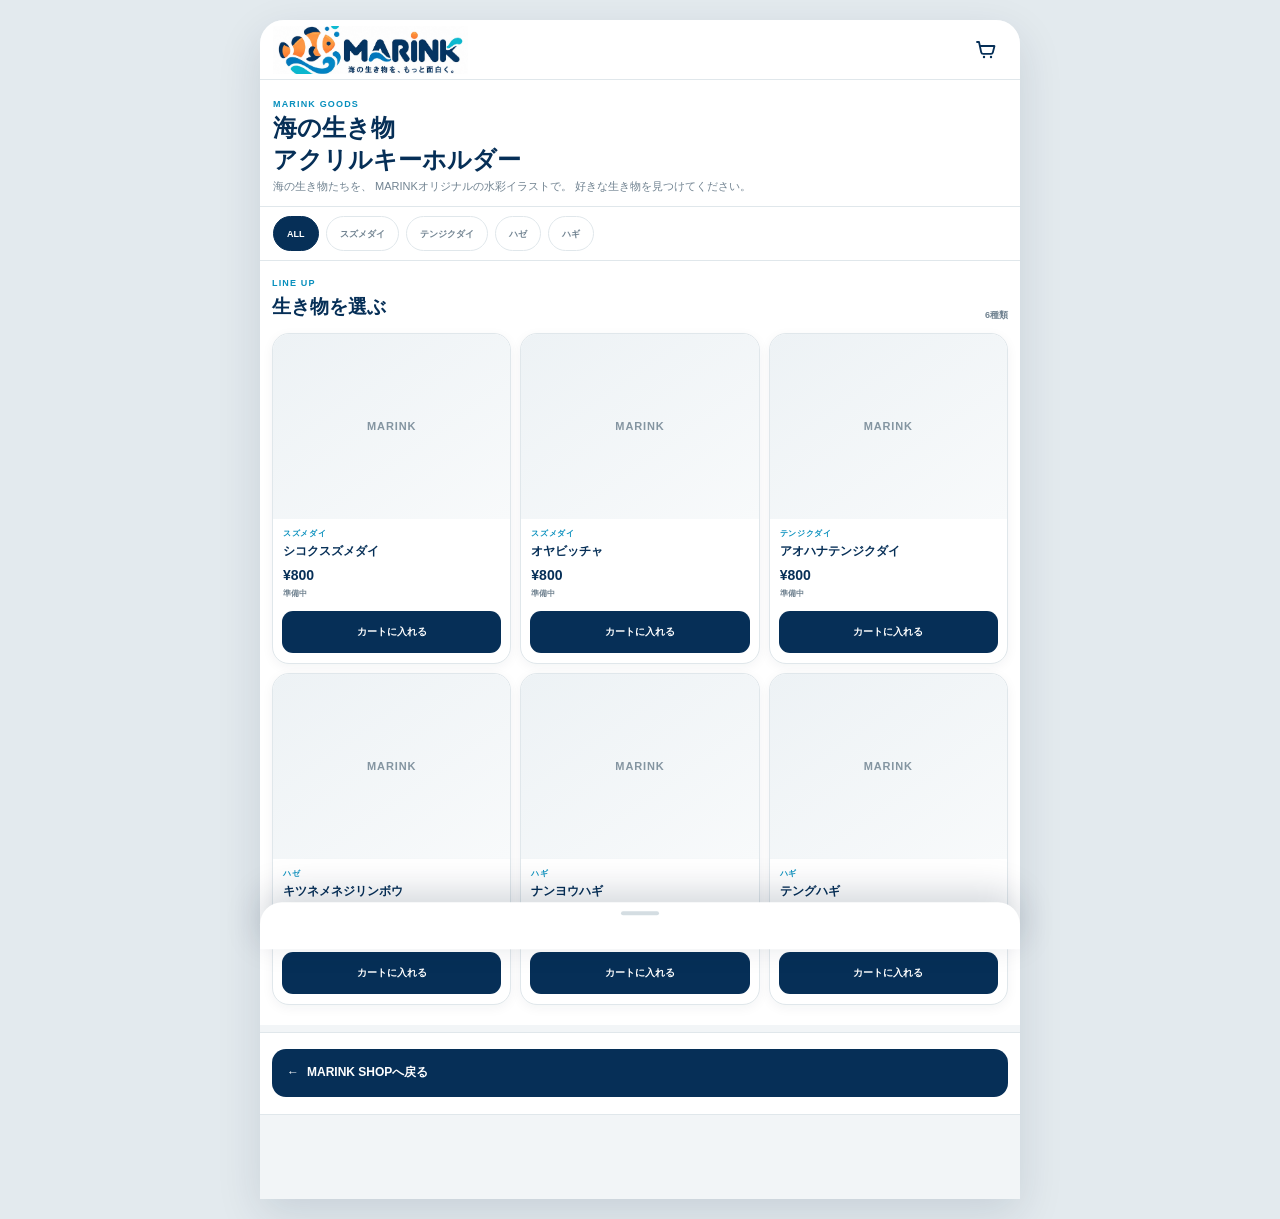
==== acrylic-keyholders.html @ a823f302 "Add files via upload" ====
<!DOCTYPE html>
<html lang="ja">

<head>

  <meta charset="UTF-8">

  <meta
    name="viewport"
    content="width=device-width, initial-scale=1.0, viewport-fit=cover"
  >

  <meta
    name="description"
    content="MARINK 海の生き物アクリルキーホルダー"
  >

  <meta
    name="theme-color"
    content="#062f57"
  >

  <title>
    海の生き物 アクリルキーホルダー｜MARINK
  </title>

  <link
    rel="stylesheet"
    href="style.css"
  >

</head>


<body>


  <!-- HEADER -->

 <header class="app-header">

  <a
    href="index.html"
    class="header-logo-link"
    aria-label="MARINK ホーム"
  >

    <img
      src="images/marink-logo-wide.png"
      alt="MARINK"
      class="header-logo"
    >

  </a>


  <div class="header-actions">

    <a
      href="cart.html"
      class="header-cart-button"
      aria-label="カートを見る"
    >

      <svg
        viewBox="0 0 24 24"
        aria-hidden="true"
      >

        <path
          d="M3 4h2l2.2 10.2a2 2 0 0 0 2 1.6h7.7a2 2 0 0 0 2-1.6L20.5 8H7"
          fill="none"
          stroke="currentColor"
          stroke-width="1.8"
          stroke-linecap="round"
          stroke-linejoin="round"
        ></path>

        <circle
          cx="10"
          cy="19"
          r="1.2"
          fill="currentColor"
        ></circle>

        <circle
          cx="17"
          cy="19"
          r="1.2"
          fill="currentColor"
        ></circle>

      </svg>


      <span
        class="cart-count-badge"
      ></span>

    </a>

  </div>

</header>



  <main class="app-main">


    <!-- PAGE TITLE -->

    <section class="shop-page-header">

      <span class="section-label">
        MARINK GOODS
      </span>

      <h1>
        海の生き物<br>
        アクリルキーホルダー
      </h1>

      <p>
        海の生き物たちを、
        MARINKオリジナルの水彩イラストで。
        好きな生き物を見つけてください。
      </p>

    </section>



    <!-- FILTER -->

    <section class="shop-filter">

      <div
        class="category-scroll"
        id="keyholderCategories"
      ></div>

    </section>



    <!-- PRODUCTS -->

    <section class="shop-products">

      <div class="shop-products-header">

        <div>

          <span class="section-label">
            LINE UP
          </span>

          <h2>
            生き物を選ぶ
          </h2>

        </div>


        <span
          class="product-count"
          id="keyholderCount"
        ></span>

      </div>


      <div
        class="shop-grid"
        id="keyholderGrid"
      ></div>

    </section>



    <!-- BACK -->

    <section class="app-section">

      <a
        href="index.html#shop"
        class="shop-back-button"
      >

        <span>
          ←
        </span>

        <span>
          MARINK SHOPへ戻る
        </span>

      </a>

    </section>


  </main>

<div
  class="cart-modal-overlay"
  id="cartModalOverlay"
></div>


<div
  class="cart-modal"
  id="cartModal"
>

  <div
    class="cart-modal-handle"
  ></div>

  <div
    id="cartModalContent"
  ></div>

</div>





 <script
  src="acrylic-keyholders-data.js"
></script>

<script
  src="cart-utils.js"
></script>

<script
  src="acrylic-keyholders.js"
></script>


</body>

</html>
---- style.css ----
/* =========================================================
   MARINK
   OFFICIAL APP-STYLE WEBSITE
   style.css
   Smartphone First
========================================================= */


/* =========================================================
   DESIGN TOKENS
========================================================= */

:root {
  --navy: #062f57;
  --navy-dark: #031f3a;
  --navy-light: #0a4775;

  --blue: #078fbd;
  --aqua: #19bfd1;

  --orange: #ff8a32;

  --white: #ffffff;

  --background: #f2f5f7;
  --background-dark: #e1e8ec;

  --text: #153249;
  --text-sub: #718391;
  --text-light: #98a7b1;

  --border: #e0e7eb;

  --radius-small: 12px;
  --radius-medium: 17px;
  --radius-large: 23px;

  --shadow-small:
    0 3px 12px rgba(2, 36, 64, 0.05);

  --shadow:
    0 6px 22px rgba(2, 36, 64, 0.08);

  --app-width: 760px;

  --header-height: 60px;
  --bottom-nav-height: 66px;
}


/* =========================================================
   RESET
========================================================= */

* {
  box-sizing: border-box;
  margin: 0;
  padding: 0;
}


html {
  scroll-behavior: smooth;

  scroll-padding-top:
    calc(var(--header-height) + 8px);
}


body {
  min-height: 100vh;

  font-family:
    -apple-system,
    BlinkMacSystemFont,
    "Helvetica Neue",
    "Hiragino Kaku Gothic ProN",
    "Hiragino Sans",
    "Yu Gothic",
    Meiryo,
    sans-serif;

  background: var(--background-dark);

  color: var(--text);

  line-height: 1.6;

  overflow-x: hidden;
}


a {
  color: inherit;
  text-decoration: none;
}


button {
  font: inherit;
}


img {
  display: block;
  max-width: 100%;
}


/* =========================================================
   APP CONTAINER
========================================================= */

.app-main {
  width: 100%;
  max-width: var(--app-width);

  min-height: 100vh;

  margin: 0 auto;

  padding:
    var(--header-height)
    0
    calc(
      var(--bottom-nav-height)
      + 18px
      + env(safe-area-inset-bottom)
    );

  background: var(--background);

  overflow: hidden;
}


/* =========================================================
   FIXED HEADER
========================================================= */

.app-header {
  position: fixed;

  z-index: 1000;

  top: 0;
  left: 50%;

  transform: translateX(-50%);

  width: 100%;
  max-width: var(--app-width);

  height: var(--header-height);

  padding:
    6px
    13px;

  display: flex;
  align-items: center;
  justify-content: space-between;

  background:
    rgba(255, 255, 255, 0.97);

  backdrop-filter: blur(14px);
  -webkit-backdrop-filter: blur(14px);

  border-bottom:
    1px solid var(--border);
}


/* =========================================================
   HEADER LOGO
========================================================= */

.header-logo-link {
  width: 205px;
  height: 48px;

  display: flex;
  align-items: center;

  overflow: hidden;
}


.header-logo {
  width: 195px;
  height: auto;

  object-fit: contain;
}


/* =========================================================
   MENU BUTTON
========================================================= */

.menu-button {
  width: 42px;
  height: 42px;

  flex-shrink: 0;

  border: 0;

  border-radius: 12px;

  background: transparent;

  display: flex;
  flex-direction: column;

  align-items: center;
  justify-content: center;

  gap: 5px;

  cursor: pointer;
}


.menu-button:active {
  background: #eef3f6;
}


.menu-button span {
  width: 22px;
  height: 2px;

  border-radius: 999px;

  background: var(--navy);
}


/* =========================================================
   DRAWER
========================================================= */

.drawer {
  position: fixed;

  z-index: 1200;

  top: 0;
  right: 0;

  width: min(84vw, 340px);
  height: 100dvh;

  padding:
    17px
    18px
    30px;

  background: var(--white);

  box-shadow:
    -12px 0 38px rgba(0, 27, 52, 0.16);

  transform: translateX(105%);

  transition:
    transform 0.28s ease;
}


.drawer.open {
  transform: translateX(0);
}


.drawer-top {
  min-height: 50px;

  display: flex;
  align-items: center;
  justify-content: space-between;

  color: var(--navy);
}


.drawer-top strong {
  font-size: 17px;
  font-weight: 800;

  letter-spacing: 0.08em;
}


.drawer-close {
  width: 40px;
  height: 40px;

  border: 0;

  border-radius: 50%;

  background: var(--background);

  color: var(--navy);

  font-size: 25px;
  line-height: 1;

  cursor: pointer;
}


.drawer > a {
  min-height: 64px;

  padding:
    10px
    5px;

  display: flex;
  flex-direction: column;

  justify-content: center;

  border-bottom:
    1px solid var(--border);
}


.drawer > a strong {
  color: var(--navy);

  font-size: 15px;
  font-weight: 800;
}


.drawer > a span {
  margin-top: 1px;

  color: var(--text-sub);

  font-size: 10px;
  font-weight: 600;
}


.drawer-overlay {
  position: fixed;

  z-index: 1100;

  inset: 0;

  background:
    rgba(0, 21, 42, 0.38);

  opacity: 0;

  pointer-events: none;

  transition:
    opacity 0.25s ease;
}


.drawer-overlay.show {
  opacity: 1;

  pointer-events: auto;
}


/* =========================================================
   HOME
========================================================= */

.home {
  padding:
    10px
    11px
    5px;
}


.home-card {
  padding:
    10px
    11px
    12px;

  border:
    1px solid #dcebef;

  border-radius: var(--radius-large);

  background:
    linear-gradient(
      145deg,
      #ffffff 0%,
      #f5fbfd 48%,
      #e9f6f9 100%
    );

  box-shadow: var(--shadow);
}


/* =========================================================
   LARGE HOME LOGO
========================================================= */

.home-logo {
  width: 94%;
  max-width: 560px;

  height: auto;

  margin:
    2px
    auto
    7px;

  object-fit: contain;
}


.home-copy {
  margin-bottom: 10px;

  text-align: center;

  color: #5c7283;

  font-size: 12px;
  font-weight: 700;

  letter-spacing: 0.05em;
}


/* =========================================================
   QUICK MENU
========================================================= */

.quick-menu {
  display: grid;

  grid-template-columns:
    repeat(3, minmax(0, 1fr));

  gap: 7px;
}


.quick-button {
  min-width: 0;
  min-height: 66px;

  padding:
    8px
    3px;

  display: flex;
  flex-direction: column;

  align-items: center;
  justify-content: center;

  gap: 3px;

  border:
    1px solid var(--border);

  border-radius: 15px;

  background: var(--white);

  text-align: center;

  box-shadow:
    0 2px 7px rgba(0, 35, 60, 0.03);

  transition:
    transform 0.15s ease,
    background 0.15s ease;
}


.quick-button:active {
  transform: scale(0.96);
}


.quick-shop {
  border-color: var(--navy);

  background: var(--navy);

  color: var(--white);
}


.quick-symbol {
  max-width: 100%;

  overflow: hidden;

  font-size: 10px;
  font-weight: 800;

  white-space: nowrap;
  text-overflow: ellipsis;
}


.quick-button > span:last-child {
  color: var(--text-sub);

  font-size: 8px;
  font-weight: 700;

  white-space: nowrap;
}


.quick-shop > span:last-child {
  color:
    rgba(255, 255, 255, 0.72);
}


/* =========================================================
   COMMON SECTION
========================================================= */

.app-section {
  margin-top: 7px;

  padding:
    16px
    12px
    17px;

  background: var(--white);

  border-top:
    1px solid var(--border);

  border-bottom:
    1px solid var(--border);
}


.section-title-row {
  display: flex;

  align-items: flex-end;
  justify-content: space-between;

  gap: 10px;
}


.section-label {
  display: block;

  margin-bottom: 1px;

  color: var(--blue);

  font-size: 9px;
  font-weight: 800;

  letter-spacing: 0.13em;
}


.section-title-row h2 {
  color: var(--navy);

  font-size: 20px;
  font-weight: 800;

  line-height: 1.3;
}


.section-description {
  margin:
    4px
    0
    11px;

  color: var(--text-sub);

  font-size: 11px;

  line-height: 1.5;
}


.more-link {
  min-height: 34px;

  padding-left: 8px;

  display: flex;
  align-items: center;

  color: var(--text-sub);

  font-size: 10px;
  font-weight: 700;

  white-space: nowrap;
}


/* =========================================================
   HORIZONTAL SWIPE
========================================================= */

.horizontal-scroll {
  margin-right: -12px;

  padding:
    3px
    12px
    6px
    0;

  display: flex;

  gap: 9px;

  overflow-x: auto;

  scroll-snap-type: x mandatory;

  overscroll-behavior-x: contain;

  -webkit-overflow-scrolling: touch;

  scrollbar-width: none;
}


.horizontal-scroll::-webkit-scrollbar {
  display: none;
}


.horizontal-scroll > * {
  scroll-snap-align: start;
}


/* =========================================================
   PRODUCT CARD
========================================================= */

.product-card {
  flex:
    0
    0
    min(63vw, 220px);

  overflow: hidden;

  border:
    1px solid var(--border);

  border-radius: var(--radius-medium);

  background: var(--white);

  box-shadow: var(--shadow-small);

  transition:
    transform 0.15s ease;
}


.product-card:active {
  transform: scale(0.98);
}


.product-image {
  width: 100%;

  aspect-ratio: 1 / 0.78;

  overflow: hidden;

  display: grid;
  place-items: center;

  background:
    linear-gradient(
      145deg,
      #edf2f5,
      #f8fafb
    );
}


.product-image img {
  width: 100%;
  height: 100%;

  object-fit: cover;
}


.product-placeholder {
  color: #8495a1;

  font-size: 11px;
  font-weight: 800;

  letter-spacing: 0.08em;
}


.product-content {
  padding:
    9px
    10px
    11px;
}


.product-category {
  color: var(--blue);

  font-size: 8px;
  font-weight: 800;

  letter-spacing: 0.08em;
}


.product-title {
  margin-top: 2px;

  color: var(--navy);

  font-size: 13px;
  font-weight: 800;

  line-height: 1.35;
}


.product-price {
  margin-top: 5px;

  color: var(--navy);

  font-size: 15px;
  font-weight: 800;
}


.product-status {
  margin-top: 1px;

  color: var(--text-sub);

  font-size: 8px;
  font-weight: 700;
}


/* =========================================================
   PICK UP
========================================================= */

.pickup-scroll {
  margin-top: 8px;
}


.pickup-card {
  flex:
    0
    0
    86%;

  overflow: hidden;

  border-radius: 18px;

  background: var(--navy);

  color: var(--white);

  box-shadow: var(--shadow);
}


.pickup-card:active {
  transform: scale(0.99);
}


.pickup-image {
  width: 100%;

  aspect-ratio: 16 / 7.2;

  overflow: hidden;

  background:
    linear-gradient(
      135deg,
      var(--navy),
      var(--blue)
    );
}


.pickup-image img {
  width: 100%;
  height: 100%;

  object-fit: cover;
}


.pickup-content {
  padding:
    11px
    12px
    13px;
}


.pickup-category {
  color: var(--aqua);

  font-size: 8px;
  font-weight: 800;

  letter-spacing: 0.08em;
}


.pickup-title {
  margin-top: 2px;

  color: var(--white);

  font-size: 16px;
  font-weight: 800;
}


.pickup-description {
  margin-top: 3px;

  color:
    rgba(255, 255, 255, 0.72);

  font-size: 10px;

  line-height: 1.55;
}


/* =========================================================
   SLIDE DOTS
========================================================= */

.slide-dots {
  min-height: 12px;

  margin-top: 5px;

  display: flex;
  justify-content: center;

  gap: 5px;
}


.slide-dot {
  width: 5px;
  height: 5px;

  border-radius: 999px;

  background: #cbd5db;

  transition:
    width 0.2s ease,
    background 0.2s ease;
}


.slide-dot.active {
  width: 16px;

  background: var(--navy);
}


/* =========================================================
   PROJECTS
========================================================= */

.projects-grid {
  display: grid;

  grid-template-columns:
    repeat(2, minmax(0, 1fr));

  gap: 8px;
}


.project-card {
  position: relative;

  min-height: 140px;

  padding: 11px;

  display: flex;
  align-items: flex-end;

  overflow: hidden;

  border-radius: var(--radius-medium);

  background:
    linear-gradient(
      145deg,
      var(--navy),
      var(--navy-light)
    );

  color: var(--white);

  box-shadow: var(--shadow-small);

  transition:
    transform 0.15s ease;
}


.project-card:active {
  transform: scale(0.97);
}


.project-image {
  position: absolute;

  inset: 0;

  width: 100%;
  height: 100%;

  object-fit: cover;
}


.project-card::after {
  content: "";

  position: absolute;

  inset: 0;

  background:
    linear-gradient(
      to top,
      rgba(2, 28, 52, 0.96) 0%,
      rgba(2, 28, 52, 0.55) 38%,
      rgba(2, 28, 52, 0.03) 78%
    );
}


.project-text {
  position: relative;

  z-index: 2;

  min-width: 0;
}


.project-category {
  color:
    rgba(255, 255, 255, 0.65);

  font-size: 7px;
  font-weight: 700;

  letter-spacing: 0.08em;
}


.project-title {
  margin-top: 2px;

  color: var(--white);

  font-size: 13px;
  font-weight: 800;

  line-height: 1.25;

  overflow-wrap: anywhere;
}


/* =========================================================
   NEWS
========================================================= */

.news-list {
  margin-top: 5px;
}


.news-item {
  padding:
    10px
    1px;

  display: block;

  border-bottom:
    1px solid var(--border);
}


.news-item:last-child {
  border-bottom: 0;
}


.news-meta {
  display: flex;
  align-items: center;

  flex-wrap: wrap;

  gap: 6px;
}


.news-date {
  color: var(--text-sub);

  font-size: 9px;
}


.news-category {
  color: var(--blue);

  font-size: 8px;
  font-weight: 800;
}


.news-new {
  padding:
    1px
    5px;

  border-radius: 999px;

  background: var(--orange);

  color: var(--white);

  font-size: 7px;
  font-weight: 800;
}


.news-title {
  margin-top: 3px;

  color: var(--text);

  font-size: 12px;
  font-weight: 700;

  line-height: 1.45;
}


/* =========================================================
   ABOUT
========================================================= */

.about-area {
  margin-top: 7px;

  padding:
    13px
    12px;

  background: var(--white);

  border-top:
    1px solid var(--border);

  border-bottom:
    1px solid var(--border);
}


.about-card {
  padding:
    19px
    16px;

  border-radius: 20px;

  background:
    linear-gradient(
      145deg,
      var(--navy),
      #084c7d
    );

  color: var(--white);

  box-shadow: var(--shadow);
}


.about-label {
  color: var(--aqua);

  font-size: 9px;
  font-weight: 800;

  letter-spacing: 0.12em;
}


.about-card h2 {
  margin-top: 3px;

  color: var(--white);

  font-size: 21px;
  font-weight: 800;

  line-height: 1.4;
}


.about-card p {
  margin-top: 10px;

  color:
    rgba(255, 255, 255, 0.75);

  font-size: 11px;

  line-height: 1.75;
}


.about-button {
  min-height: 39px;

  margin-top: 14px;

  padding:
    0
    11px;

  display: flex;
  align-items: center;
  justify-content: space-between;

  border:
    1px solid
    rgba(255, 255, 255, 0.30);

  border-radius: 12px;

  color: var(--white);

  font-size: 11px;
  font-weight: 700;
}


/* =========================================================
   INSTAGRAM
========================================================= */

.instagram-card {
  min-height: 63px;

  margin-top: 9px;

  padding:
    9px
    10px;

  display: flex;
  align-items: center;

  gap: 10px;

  border:
    1px solid var(--border);

  border-radius: 16px;

  background: var(--white);

  box-shadow:
    0 2px 8px rgba(0, 35, 60, 0.03);
}


.instagram-icon {
  width: 42px;
  height: 42px;

  flex-shrink: 0;

  display: grid;
  place-items: center;

  border-radius: 12px;

  background:
    linear-gradient(
      135deg,
      #6f4bd4,
      #e34a7d,
      #f3a32f
    );

  color: var(--white);

  font-size: 21px;
}


.instagram-info {
  flex: 1;

  min-width: 0;

  display: flex;
  flex-direction: column;
}


.instagram-info strong {
  overflow: hidden;

  color: var(--navy);

  font-size: 12px;

  white-space: nowrap;
  text-overflow: ellipsis;
}


.instagram-info span {
  color: var(--text-sub);

  font-size: 9px;
}


.instagram-next {
  color: var(--blue);

  font-size: 24px;
}


/* =========================================================
   FOOTER
========================================================= */

.app-footer {
  padding:
    23px
    15px
    30px;

  background: var(--navy-dark);

  color: var(--white);
}


.footer-logo {
  width: 220px;
  max-width: 72%;

  height: auto;

  margin-bottom: 6px;

  object-fit: contain;
}


.app-footer p {
  color:
    rgba(255, 255, 255, 0.60);

  font-size: 9px;
}


.app-footer small {
  display: block;

  margin-top: 17px;

  color:
    rgba(255, 255, 255, 0.35);

  font-size: 8px;
}


/* =========================================================
   BOTTOM APP NAVIGATION
========================================================= */

.bottom-nav {
  position: fixed;

  z-index: 1000;

  left: 50%;
  bottom: 0;

  transform:
    translateX(-50%);

  width: 100%;
  max-width: var(--app-width);

  min-height: var(--bottom-nav-height);

  padding-bottom:
    env(safe-area-inset-bottom);

  display: grid;

  grid-template-columns:
    repeat(5, 1fr);

  background:
    rgba(255, 255, 255, 0.97);

  backdrop-filter: blur(15px);
  -webkit-backdrop-filter: blur(15px);

  border-top:
    1px solid var(--border);

  box-shadow:
    0 -4px 16px rgba(0, 30, 55, 0.07);
}


.bottom-nav-item {
  position: relative;

  min-width: 0;
  min-height: 64px;

  display: flex;
  flex-direction: column;

  align-items: center;
  justify-content: center;

  gap: 2px;

  color: #8898a3;

  font-size: 7px;
  font-weight: 700;
}


.bottom-nav-item strong {
  height: 21px;

  display: grid;
  place-items: center;

  font-size: 17px;

  line-height: 1;
}


.bottom-nav-item span {
  max-width: 100%;

  overflow: hidden;

  white-space: nowrap;
  text-overflow: ellipsis;
}


.bottom-nav-item.active {
  color: var(--navy);
}


.bottom-nav-item.active::before {
  content: "";

  position: absolute;

  top: 0;

  width: 26px;
  height: 3px;

  border-radius:
    0
    0
    4px
    4px;

  background: var(--aqua);
}


/* =========================================================
   SHOP PAGE HEADER
========================================================= */

.shop-page-header {
  padding:
    17px
    13px
    12px;

  background: var(--white);

  border-bottom:
    1px solid var(--border);
}


.shop-page-header h1 {
  margin-top: 1px;

  color: var(--navy);

  font-size: 24px;
  font-weight: 800;

  line-height: 1.3;
}


.shop-page-header p {
  margin-top: 3px;

  color: var(--text-sub);

  font-size: 11px;

  line-height: 1.5;
}


/* =========================================================
   SHOP FILTER
========================================================= */

.shop-filter {
  padding:
    9px
    0
    9px
    13px;

  background: var(--white);

  border-bottom:
    1px solid var(--border);

  position: sticky;

  top: var(--header-height);

  z-index: 50;
}


.category-scroll {
  display: flex;

  gap: 7px;

  padding-right: 13px;

  overflow-x: auto;

  -webkit-overflow-scrolling: touch;

  scrollbar-width: none;
}


.category-scroll::-webkit-scrollbar {
  display: none;
}


.category-button {
  min-height: 35px;

  padding:
    0
    13px;

  flex-shrink: 0;

  border:
    1px solid var(--border);

  border-radius: 999px;

  background: var(--white);

  color: var(--text-sub);

  font-size: 9px;
  font-weight: 800;

  cursor: pointer;

  transition:
    background 0.15s ease,
    border-color 0.15s ease,
    color 0.15s ease;
}


.category-button.active {
  border-color: var(--navy);

  background: var(--navy);

  color: var(--white);
}


/* =========================================================
   SHOP PRODUCT AREA
========================================================= */

.shop-products {
  padding:
    15px
    12px
    20px;

  background: var(--white);
}


.shop-products-header {
  margin-bottom: 11px;

  display: flex;

  align-items: flex-end;
  justify-content: space-between;

  gap: 10px;
}


.shop-products-header h2 {
  margin-top: 1px;

  color: var(--navy);

  font-size: 19px;
  font-weight: 800;
}


.product-count {
  color: var(--text-sub);

  font-size: 9px;
  font-weight: 700;
}


/* =========================================================
   SHOP GRID
========================================================= */

.shop-grid {
  display: grid;

  grid-template-columns:
    repeat(2, minmax(0, 1fr));

  gap: 9px;
}


.shop-grid .product-card {
  width: 100%;
  min-width: 0;

  flex: none;
}


.shop-grid .product-title {
  font-size: 12px;
}


.shop-grid .product-price {
  font-size: 14px;
}


/* =========================================================
   EMPTY SHOP
========================================================= */

.shop-empty {
  padding:
    42px
    10px;

  text-align: center;

  color: var(--text-sub);

  font-size: 11px;
}


/* =========================================================
   REVEAL ANIMATION
========================================================= */

.reveal {
  opacity: 0;

  transform:
    translateY(10px);

  transition:
    opacity 0.38s ease,
    transform 0.38s ease;
}


.reveal.visible {
  opacity: 1;

  transform:
    translateY(0);
}


/* =========================================================
   TOUCH / HOVER
========================================================= */

@media (hover: hover) {

  .product-card:hover {
    transform: translateY(-2px);
  }


  .project-card:hover {
    transform: translateY(-2px);
  }


  .quick-button:hover {
    border-color: #c5d4dc;
  }


  .quick-shop:hover {
    border-color: var(--navy);

    background: var(--navy-light);
  }

}


/* =========================================================
   SMALL SMARTPHONE
========================================================= */

@media (max-width: 360px) {

  .header-logo-link {
    width: 175px;
  }


  .header-logo {
    width: 168px;
  }


  .home-logo {
    width: 97%;
  }


  .home {
    padding-left: 8px;
    padding-right: 8px;
  }


  .home-card {
    padding-left: 8px;
    padding-right: 8px;
  }


  .quick-menu {
    gap: 5px;
  }


  .quick-button {
    min-height: 63px;

    padding-left: 2px;
    padding-right: 2px;
  }


  .quick-symbol {
    font-size: 9px;
  }


  .quick-button > span:last-child {
    font-size: 7px;
  }


  .app-section {
    padding-left: 10px;
    padding-right: 10px;
  }


  .projects-grid {
    gap: 7px;
  }


  .project-card {
    min-height: 130px;
  }

}


/* =========================================================
   TABLET / PC
========================================================= */

@media (min-width: 761px) {

  body {
    padding:
      20px
      0;

    background:
      #e3eaee;
  }


  .app-main {
    border-radius:
      24px
      24px
      0
      0;

    box-shadow:
      0 15px 45px rgba(0, 35, 65, 0.12);
  }


  .app-header {
    top: 20px;

    border-radius:
      24px
      24px
      0
      0;
  }


  .bottom-nav {
    bottom: 20px;

    width:
      min(
        730px,
        calc(100% - 30px)
      );

    border:
      1px solid var(--border);

    border-radius: 17px;

    overflow: hidden;
  }


  .home {
    padding-top: 14px;
  }


  .home-card {
    max-width: 680px;

    margin:
      0
      auto;
  }


  .home-logo {
    max-width: 520px;
  }


  .product-card {
    flex-basis: 220px;
  }


  .pickup-card {
    flex-basis: 430px;
  }


  .projects-grid {
    grid-template-columns:
      repeat(4, minmax(0, 1fr));
  }


  .project-card {
    min-height: 190px;
  }


  .shop-grid {
    grid-template-columns:
      repeat(3, minmax(0, 1fr));
  }

}


/* =========================================================
   REDUCED MOTION
========================================================= */

@media (prefers-reduced-motion: reduce) {

  html {
    scroll-behavior: auto;
  }


  *,
  *::before,
  *::after {
    animation: none !important;
    transition: none !important;
  }

}



/* =========================================================
   ACRYLIC KEYHOLDER SHOP
========================================================= */

.shop-back-button {
  min-height: 48px;

  padding:
    0
    15px;

  display: flex;
  align-items: center;

  gap: 8px;

  border-radius: 14px;

  background: var(--navy);

  color: var(--white);

  font-size: 12px;
  font-weight: 800;
}


/* =========================================================
   PRODUCT DETAIL
========================================================= */

.product-detail {
  padding:
    18px
    12px
    35px;

  background: var(--white);
}


.detail-back-link {
  min-height: 40px;

  margin-bottom: 10px;

  display: inline-flex;
  align-items: center;

  color: var(--text-sub);

  font-size: 11px;
  font-weight: 700;
}


.detail-image {
  width: 100%;

  aspect-ratio: 1 / 1;

  overflow: hidden;

  border:
    1px solid var(--border);

  border-radius:
    var(--radius-large);

  background:
    #eef3f6;
}


.detail-image img {
  width: 100%;
  height: 100%;

  object-fit: cover;
}


.detail-info {
  padding:
    17px
    3px
    5px;
}


.detail-info h1 {
  margin-top: 3px;

  color: var(--navy);

  font-size: 25px;
  font-weight: 800;

  line-height: 1.35;
}


.detail-price {
  margin-top: 12px;

  color: var(--navy);

  font-size: 22px;
  font-weight: 800;
}


.detail-status {
  display: inline-block;

  margin-top: 4px;

  color: var(--text-sub);

  font-size: 9px;
  font-weight: 800;
}


.detail-description {
  margin-top: 18px;

  color: var(--text-sub);

  font-size: 12px;

  line-height: 1.8;
}


.buy-button {
  width: 100%;

  min-height: 54px;

  margin-top: 22px;

  display: flex;
  align-items: center;
  justify-content: center;

  border-radius: 15px;

  background: var(--navy);

  color: var(--white);

  font-size: 14px;
  font-weight: 800;

  box-shadow: var(--shadow);
}


.buy-button.disabled {
  background: #b8c4cc;

  box-shadow: none;

  cursor: default;
}


.product-not-found {
  min-height: 60vh;

  display: flex;
  flex-direction: column;
  align-items: center;
  justify-content: center;

  gap: 20px;

  text-align: center;
}


.product-not-found h1 {
  color: var(--navy);

  font-size: 20px;
}

/* =========================================================
   CART BUTTON
========================================================= */

.shop-product-card {
  display: flex;
  flex-direction: column;
}


.product-detail-link {
  display: block;
  flex: 1;
}


.card-cart-button {
  min-height: 42px;

  margin:
    0
    9px
    10px;

  border: 0;

  border-radius: 11px;

  background: var(--navy);

  color: var(--white);

  font-size: 10px;
  font-weight: 800;

  cursor: pointer;
}


.card-cart-button:active {
  transform: scale(0.97);
}


/* =========================================================
   CART OPTION MODAL
========================================================= */

.cart-modal-overlay {
  position: fixed;

  z-index: 2000;

  inset: 0;

  background:
    rgba(0, 20, 40, 0.45);

  opacity: 0;

  pointer-events: none;

  transition:
    opacity 0.2s ease;
}


.cart-modal-overlay.show {
  opacity: 1;

  pointer-events: auto;
}


.cart-modal {
  position: fixed;

  z-index: 2100;

  left: 50%;
  bottom: 0;

  transform:
    translate(
      -50%,
      105%
    );

  width: 100%;
  max-width: var(--app-width);

  max-height: 88dvh;

  padding:
    9px
    15px
    calc(
      22px +
      env(safe-area-inset-bottom)
    );

  overflow-y: auto;

  border-radius:
    22px
    22px
    0
    0;

  background: var(--white);

  box-shadow:
    0 -10px 35px
    rgba(0, 30, 55, 0.18);

  transition:
    transform 0.25s ease;
}


.cart-modal.show {
  transform:
    translate(
      -50%,
      0
    );
}


.cart-modal-handle {
  width: 38px;
  height: 4px;

  margin:
    0
    auto
    12px;

  border-radius: 999px;

  background: #d4dde2;
}


.cart-modal-header {
  display: flex;

  align-items: flex-start;
  justify-content: space-between;

  gap: 15px;
}


.cart-modal-header h2 {
  margin-top: 2px;

  color: var(--navy);

  font-size: 20px;
  font-weight: 800;
}


.cart-modal-close {
  width: 38px;
  height: 38px;

  flex-shrink: 0;

  border: 0;

  border-radius: 50%;

  background: var(--background);

  color: var(--navy);

  font-size: 23px;

  cursor: pointer;
}


.modal-base-price {
  margin-top: 8px;

  color: var(--navy);

  font-size: 20px;
  font-weight: 800;
}


/* =========================================================
   OPTIONS
========================================================= */

.product-options {
  margin-top: 20px;
}


.option-heading {
  margin-bottom: 8px;

  color: var(--navy);

  font-size: 12px;
  font-weight: 800;
}


.option-box {
  padding: 13px;

  border:
    1px solid var(--border);

  border-radius: 14px;

  background: #f9fbfc;
}


.option-check-row {
  display: flex;

  align-items: center;

  gap: 9px;

  color: var(--text);

  font-size: 11px;
  font-weight: 700;

  cursor: pointer;
}


.option-check-row input {
  width: 18px;
  height: 18px;

  accent-color:
    var(--navy);
}


.option-check-row strong {
  margin-left: 5px;

  color: var(--blue);

  font-size: 10px;
}


.option-text-input {
  width: 100%;

  min-height: 45px;

  margin-top: 10px;

  padding:
    0
    12px;

  border:
    1px solid var(--border);

  border-radius: 11px;

  background: var(--white);

  color: var(--text);

  font: inherit;

  font-size: 12px;
}


.option-text-input:disabled {
  opacity: 0.45;
}


/* =========================================================
   QUANTITY
========================================================= */

.quantity-area {
  margin-top: 18px;

  display: flex;

  align-items: center;
  justify-content: space-between;

  gap: 12px;

  color: var(--navy);

  font-size: 12px;
  font-weight: 800;
}


.quantity-control {
  display: flex;

  align-items: center;

  border:
    1px solid var(--border);

  border-radius: 11px;

  overflow: hidden;

  background: var(--white);
}


.quantity-control button {
  width: 38px;
  height: 36px;

  border: 0;

  background: var(--white);

  color: var(--navy);

  font-size: 17px;

  cursor: pointer;
}


.quantity-control span {
  min-width: 34px;

  text-align: center;

  color: var(--navy);

  font-size: 12px;
  font-weight: 800;
}


/* =========================================================
   TOTAL
========================================================= */

.modal-total-row {
  margin-top: 18px;

  padding-top: 15px;

  display: flex;

  align-items: center;
  justify-content: space-between;

  border-top:
    1px solid var(--border);

  color: var(--navy);
}


.modal-total-row span {
  font-size: 11px;
  font-weight: 700;
}


.modal-total-row strong {
  font-size: 21px;
  font-weight: 800;
}


.modal-cart-link,
.detail-cart-link {
  min-height: 44px;

  margin-top: 9px;

  display: flex;

  align-items: center;
  justify-content: center;

  color: var(--navy);

  font-size: 11px;
  font-weight: 800;
}


/* =========================================================
   CART PAGE
========================================================= */

.cart-page {
  padding:
    14px
    12px
    25px;

  background: var(--white);
}


.cart-item {
  padding:
    12px
    0;

  display: grid;

  grid-template-columns:
    86px
    minmax(0, 1fr);

  gap: 12px;

  border-bottom:
    1px solid var(--border);
}


.cart-item-image {
  width: 86px;
  height: 86px;

  overflow: hidden;

  border-radius: 13px;

  background: var(--background);
}


.cart-item-image img {
  width: 100%;
  height: 100%;

  object-fit: cover;
}


.cart-item-info {
  min-width: 0;
}


.cart-item-info h3 {
  color: var(--navy);

  font-size: 13px;
  font-weight: 800;
}


.cart-option {
  margin-top: 3px;

  color: var(--text-sub);

  font-size: 9px;

  line-height: 1.5;
}


.cart-option span {
  color: var(--blue);

  font-weight: 700;
}


.cart-item-price {
  margin-top: 6px;

  color: var(--navy);

  font-size: 14px;
  font-weight: 800;
}


.cart-item-actions {
  margin-top: 9px;

  display: flex;

  align-items: center;
  justify-content: space-between;

  gap: 8px;
}


.cart-remove {
  border: 0;

  background: transparent;

  color: #a35a5a;

  font-size: 9px;
  font-weight: 700;

  cursor: pointer;
}


.cart-summary {
  margin-top: 18px;

  padding: 16px;

  border-radius: 16px;

  background: var(--background);
}


.cart-summary-row {
  display: flex;

  justify-content: space-between;

  gap: 12px;

  color: var(--text-sub);

  font-size: 11px;
}


.cart-summary-row.total {
  margin-top: 11px;

  padding-top: 11px;

  border-top:
    1px solid var(--border);

  color: var(--navy);

  font-size: 15px;
}


.cart-summary-row.total strong {
  font-size: 20px;
}


.cart-shipping-note {
  margin-top: 8px;

  color: var(--text-sub);

  font-size: 9px;
}


.cart-empty {
  min-height: 45vh;

  display: flex;

  flex-direction: column;

  align-items: center;
  justify-content: center;

  text-align: center;

  color: var(--text-sub);
}


/* =========================================================
   HEADER ACTIONS
========================================================= */

.header-actions {
  display: flex;

  align-items: center;

  gap: 4px;

  flex-shrink: 0;
}


/* =========================================================
   HEADER CART BUTTON
========================================================= */

.header-cart-button {
  position: relative;

  width: 42px;
  height: 42px;

  flex-shrink: 0;

  display: grid;
  place-items: center;

  border-radius: 12px;

  color: var(--navy);

  background: transparent;

  transition:
    background 0.15s ease,
    transform 0.15s ease;
}


.header-cart-button svg {
  width: 24px;
  height: 24px;

  display: block;
}


.header-cart-button:active {
  transform: scale(0.94);

  background: #eef3f6;
}


.header-cart-button.active {
  background: #edf7fa;

  color: var(--blue);
}


/* =========================================================
   CART COUNT BADGE
========================================================= */

.cart-count-badge {
  position: absolute;

  top: 3px;
  right: 2px;

  min-width: 17px;
  height: 17px;

  padding:
    0
    4px;

  display: none;

  align-items: center;
  justify-content: center;

  border:
    2px solid var(--white);

  border-radius: 999px;

  background: var(--orange);

  color: var(--white);

  font-size: 8px;
  font-weight: 900;

  line-height: 1;
}


.cart-count-badge.show {
  display: flex;
}
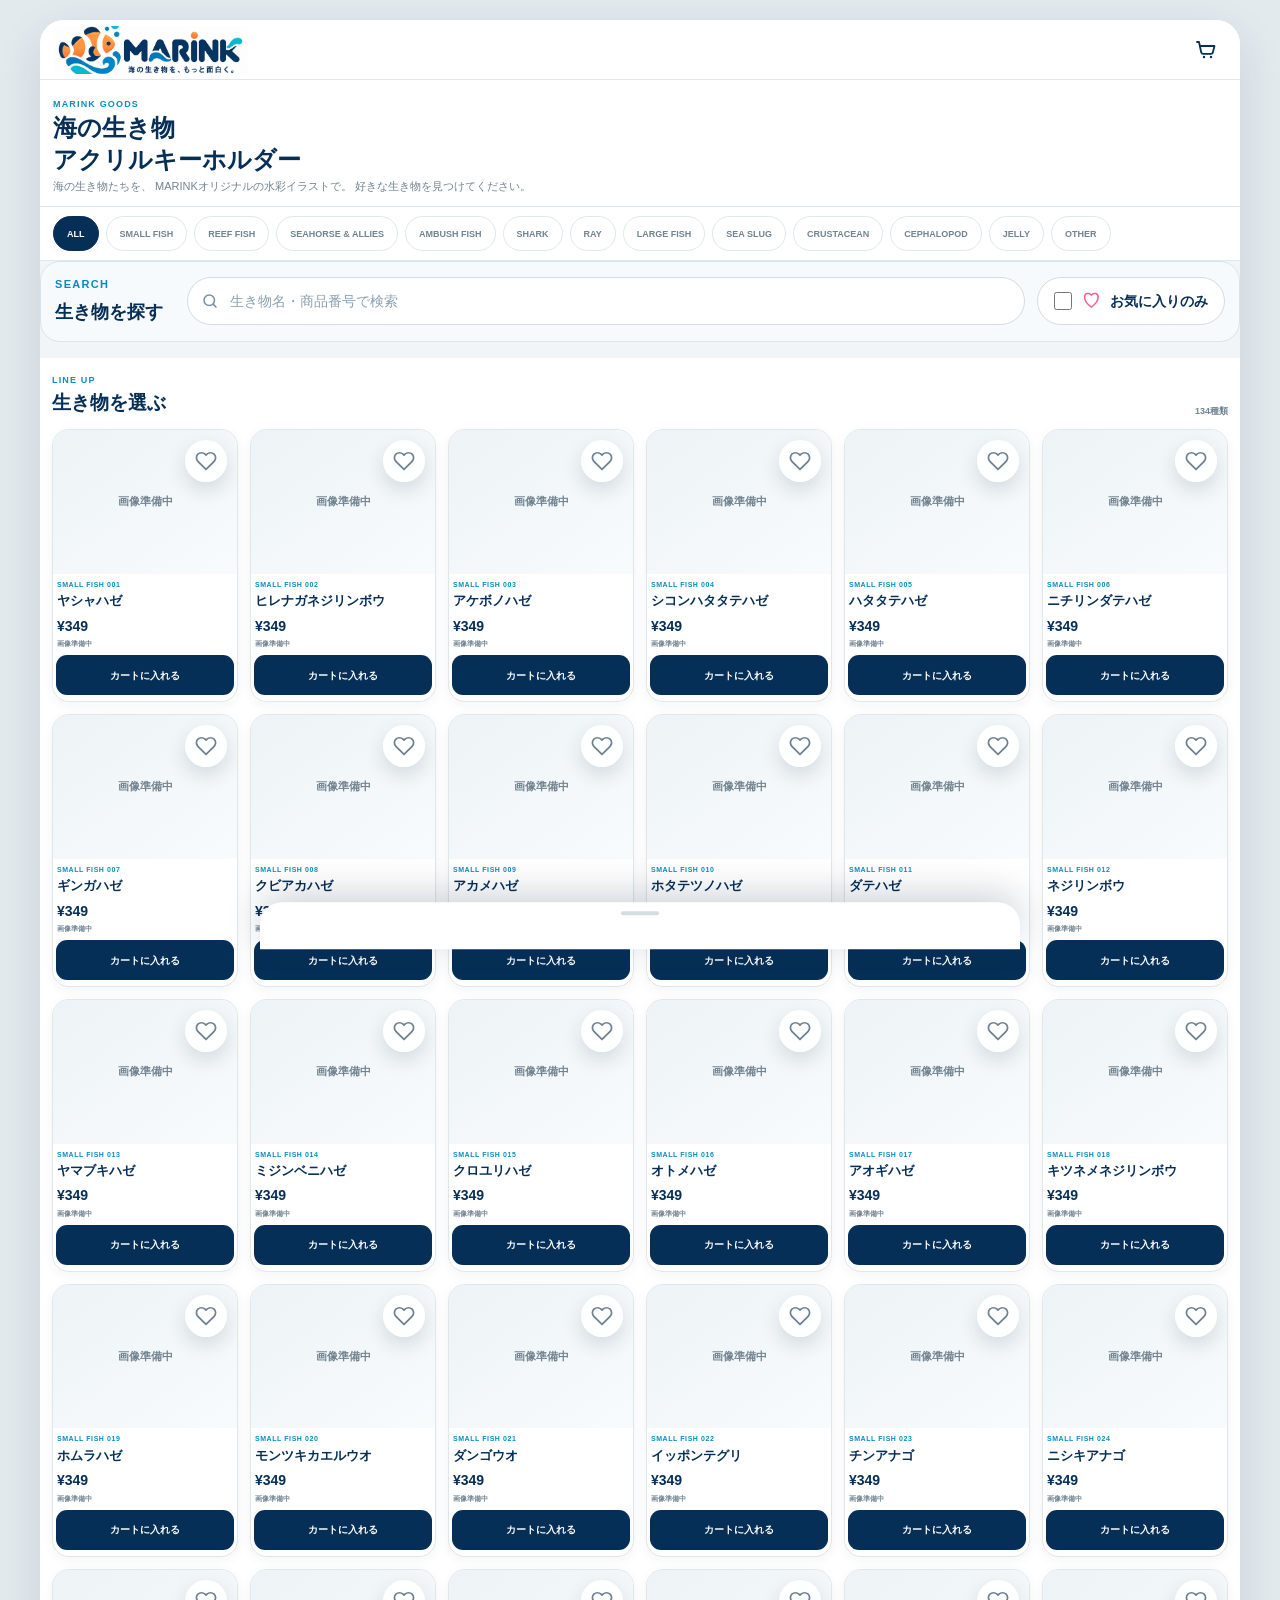
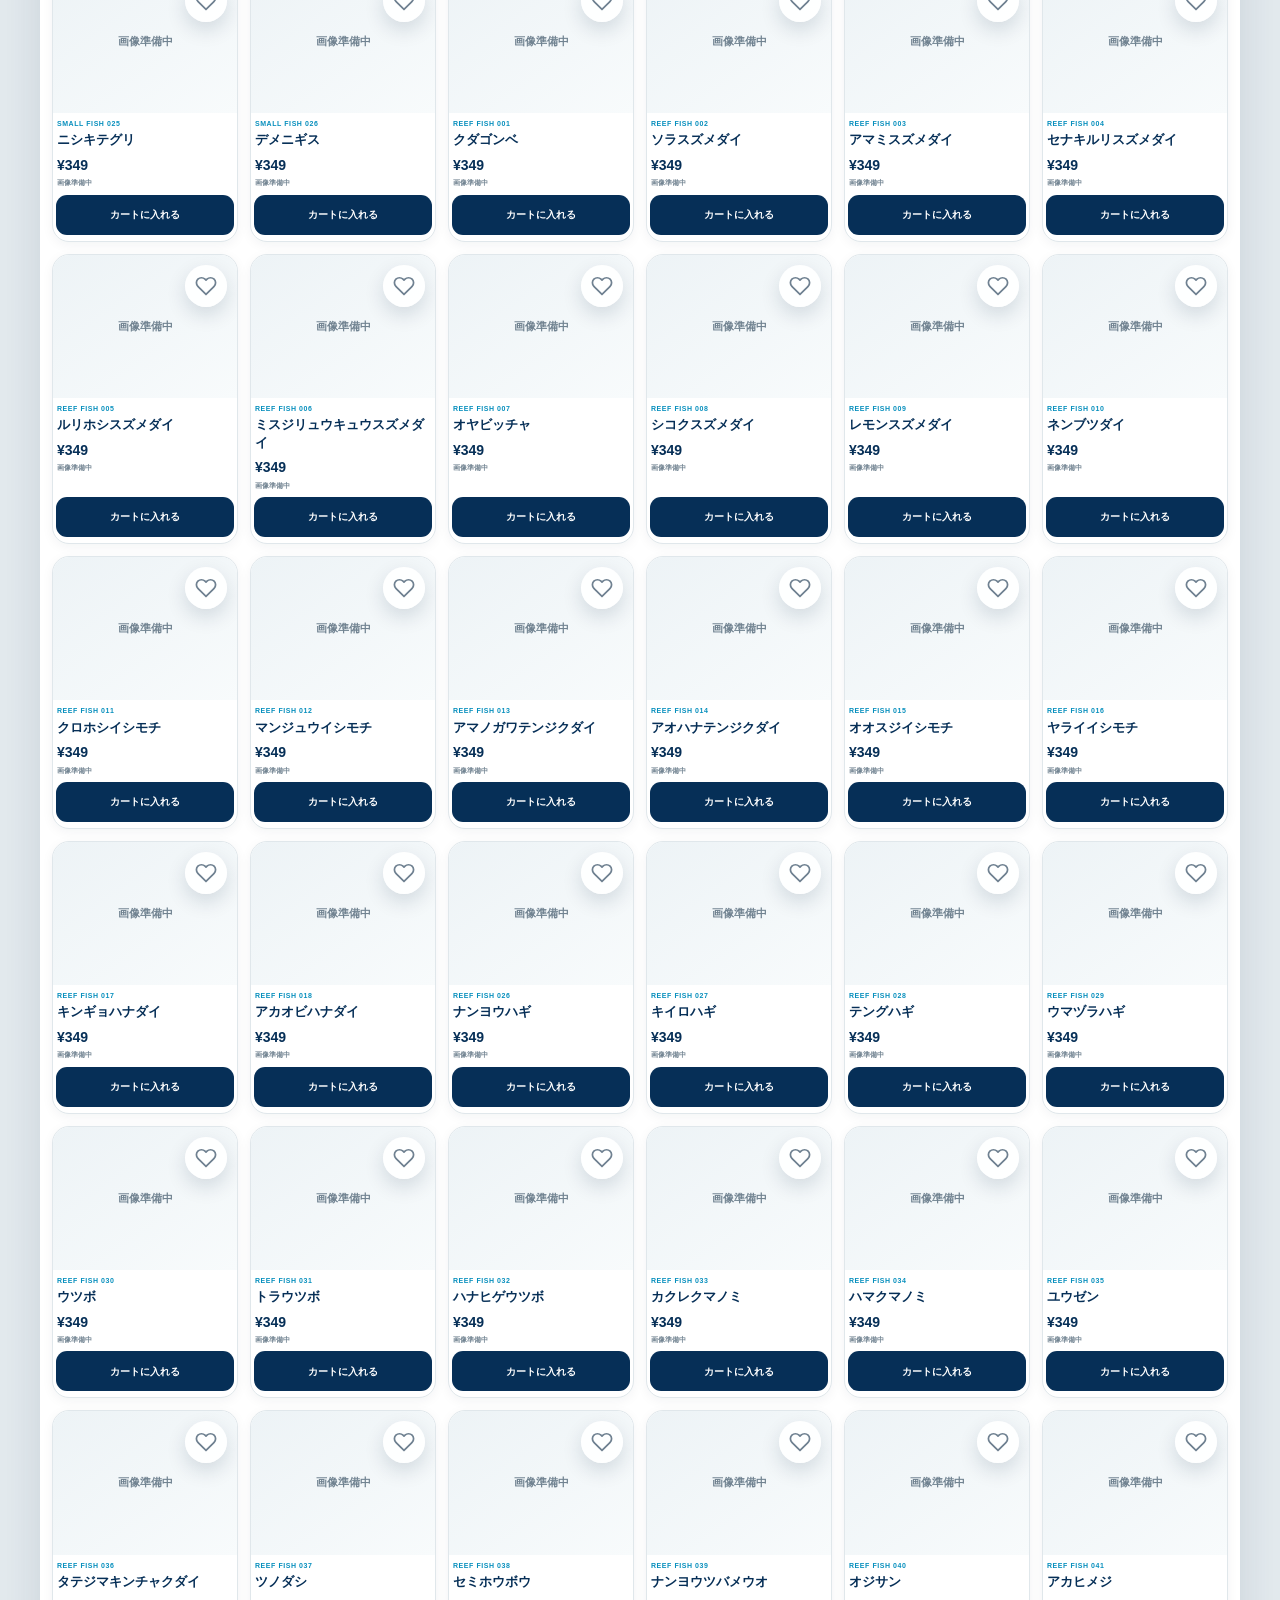
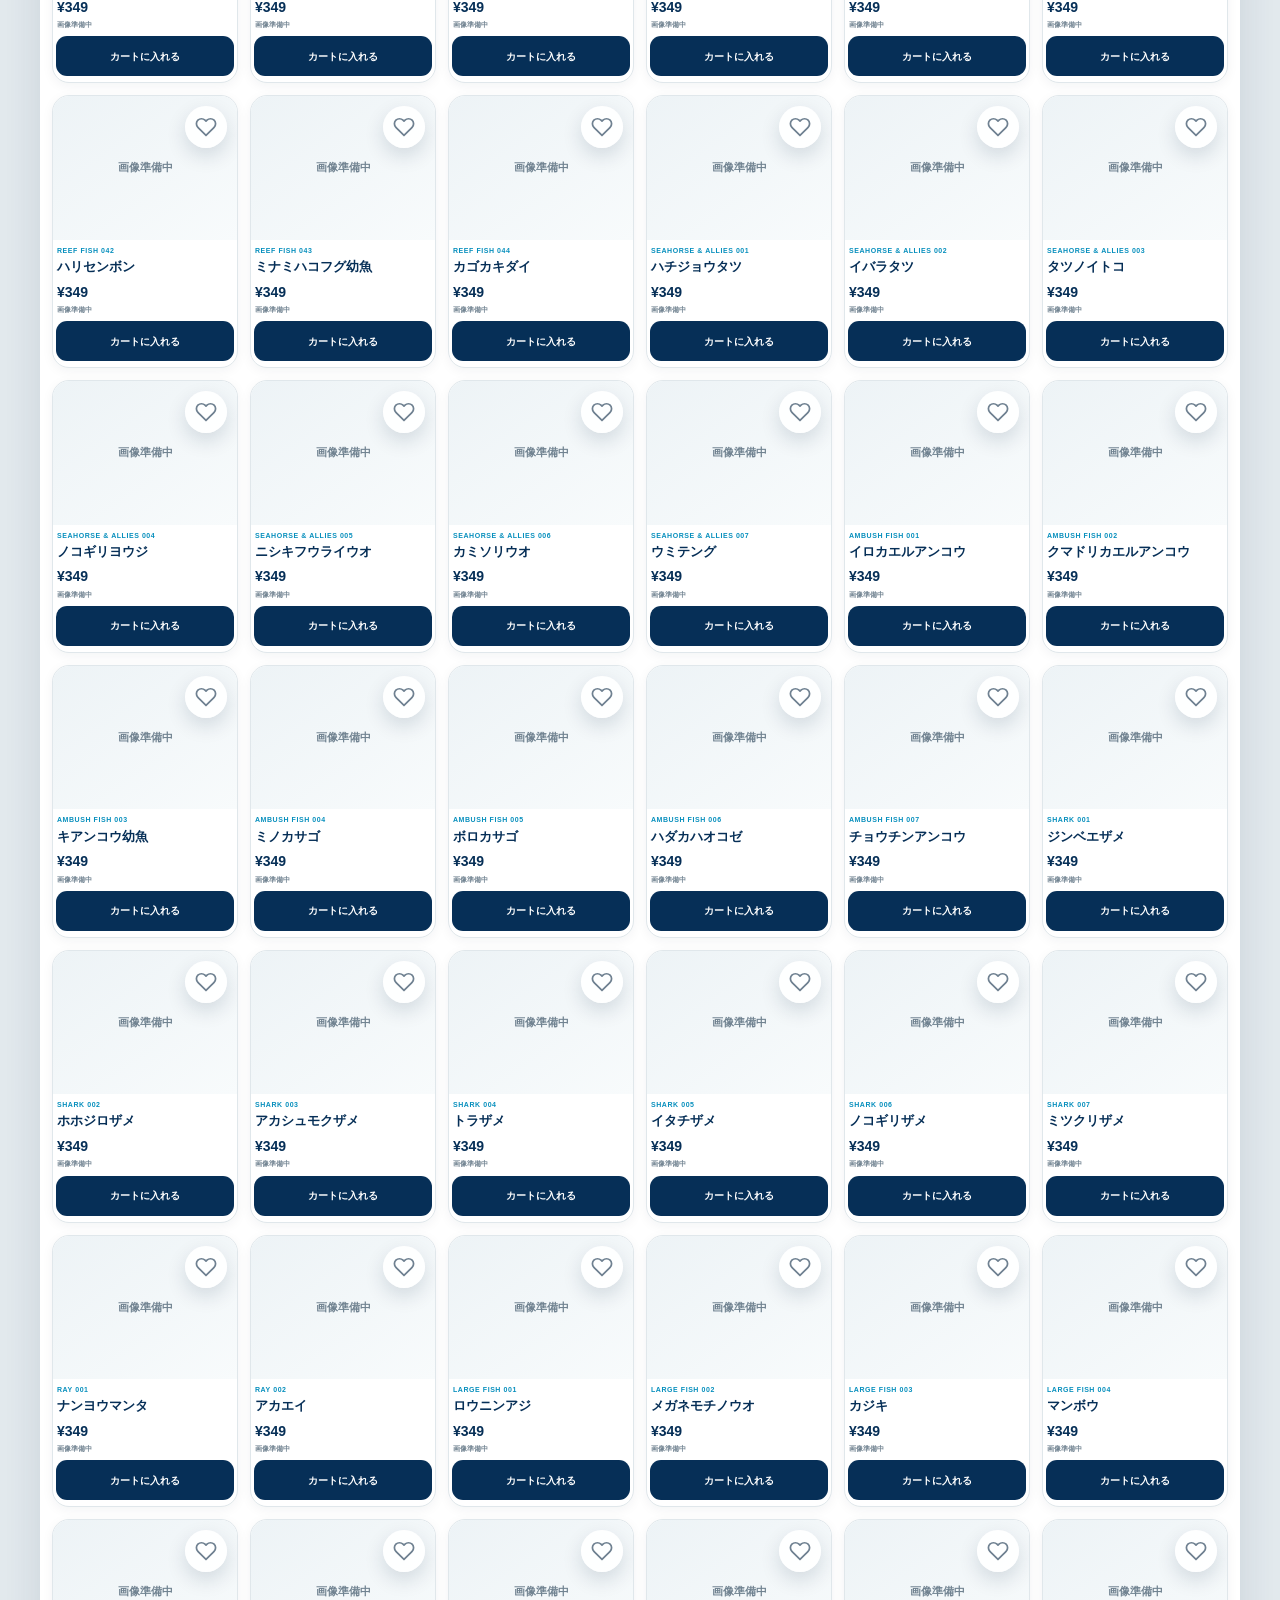
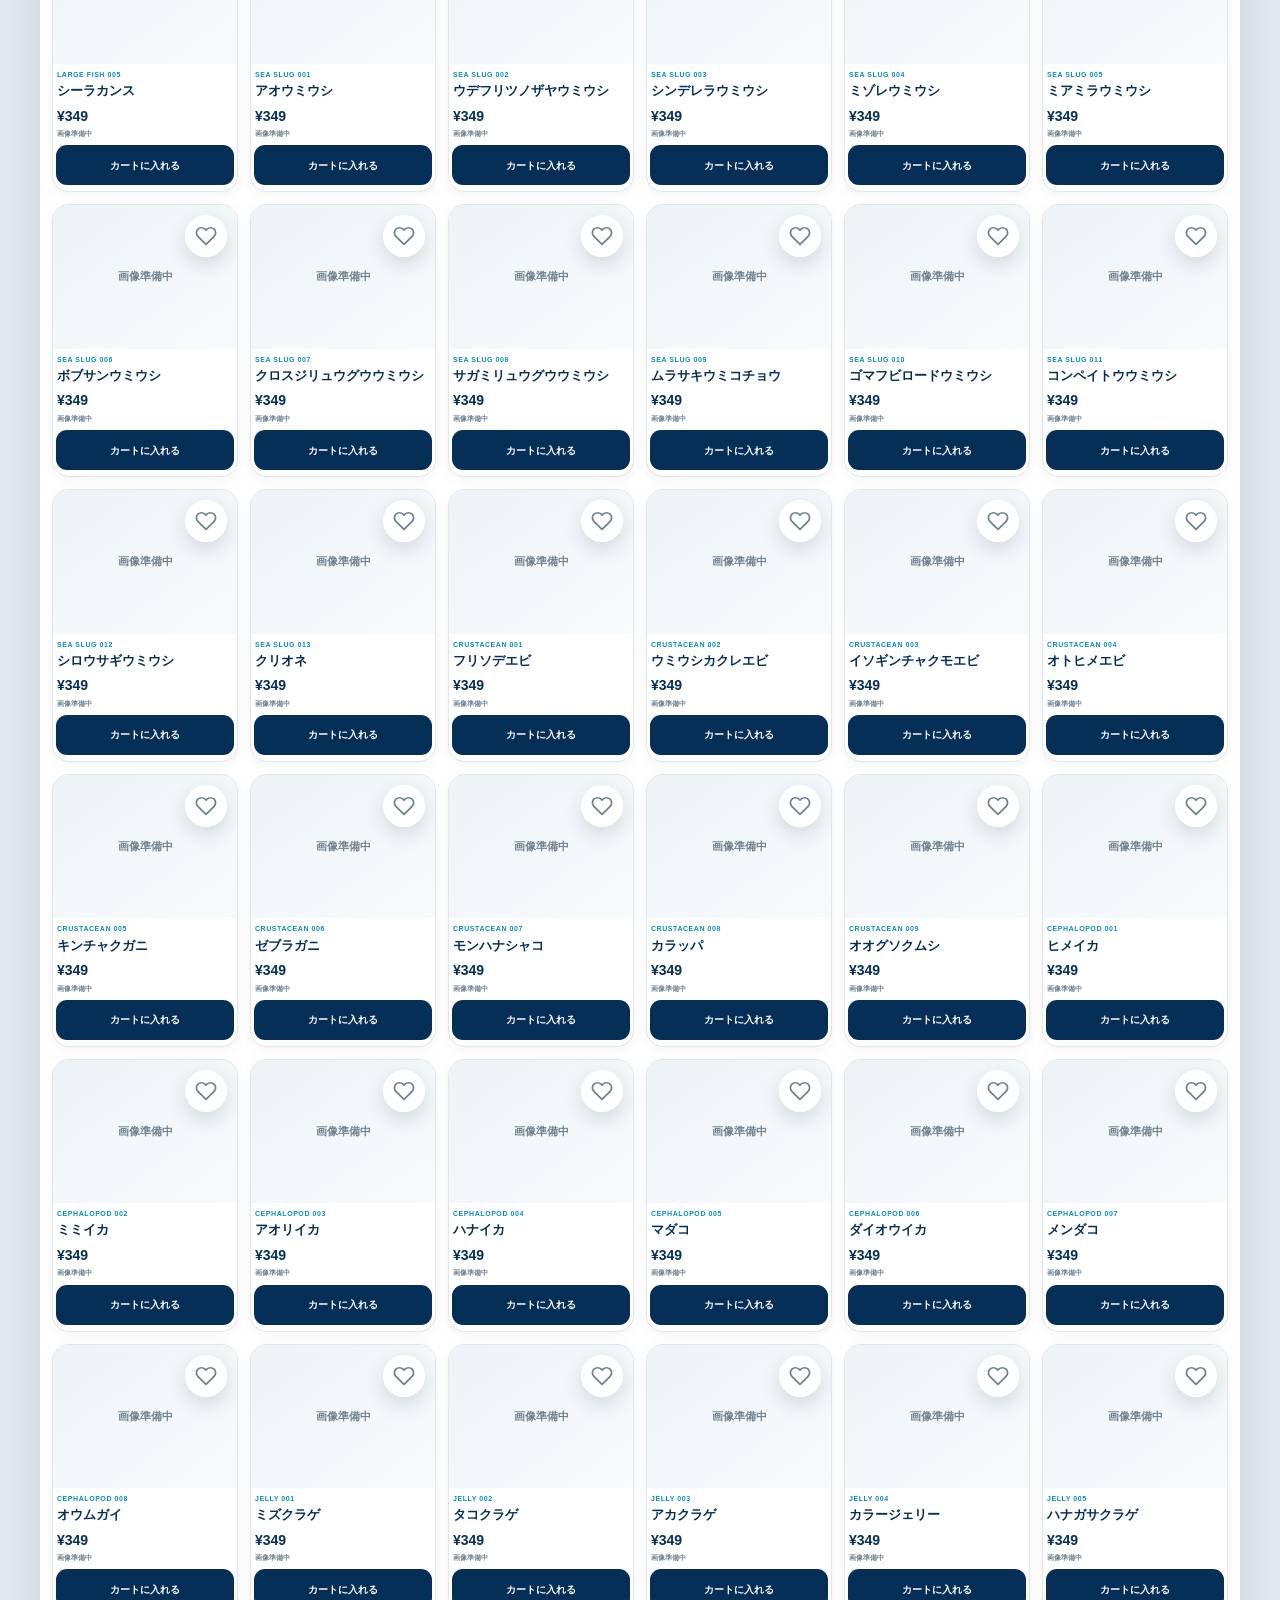
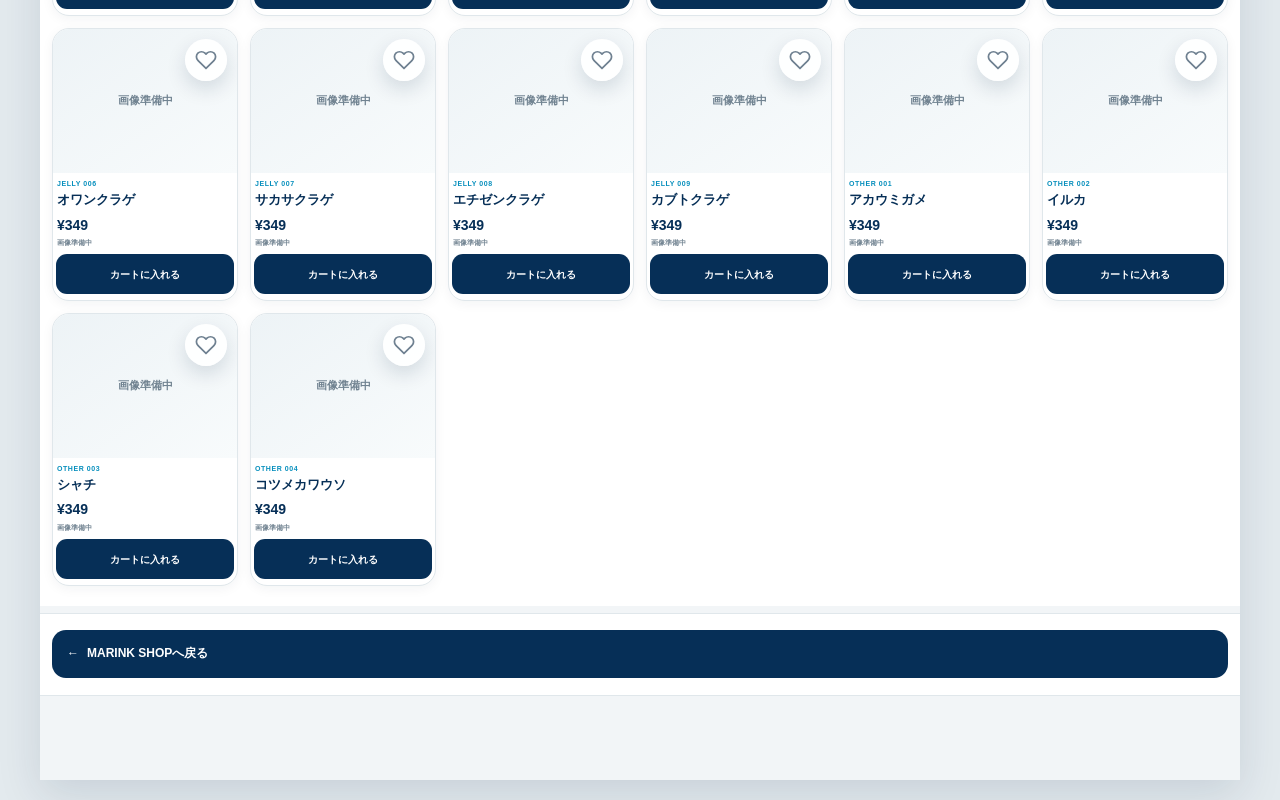
==== commit b9a735ee: "Add files via upload" ====
--- a/acrylic-keyholders.html
+++ b/acrylic-keyholders.html
@@ -146,6 +146,41 @@
 
     <!-- PRODUCTS -->
 
+
+<!-- 商品検索・お気に入り -->
+<section class="marink-catalog-tools">
+
+  <div class="marink-tools-title">
+    <span class="marink-tools-label">SEARCH</span>
+    <p>生き物を探す</p>
+  </div>
+
+  <div class="marink-search-box">
+    <svg viewBox="0 0 24 24" aria-hidden="true">
+      <circle cx="11" cy="11" r="7"></circle>
+      <path d="M20 20l-3.5-3.5"></path>
+    </svg>
+
+    <input
+      type="search"
+      id="keyholderSearch"
+      placeholder="生き物名・商品番号で検索"
+      autocomplete="off"
+    >
+  </div>
+
+  <label class="marink-favorites-toggle">
+    <input
+      type="checkbox"
+      id="keyholderFavoritesOnly"
+    >
+    <span class="marink-favorites-icon">♡</span>
+    <span>お気に入りのみ</span>
+  </label>
+
+</section>
+
+
     <section class="shop-products">
 
       <div class="shop-products-header">
--- a/style.css
+++ b/style.css
@@ -2810,9 +2810,778 @@
 }
 
 
-
-
-
-
-
-
+/* =========================================
+   MARINK LEGAL PAGE
+========================================= */
+
+.legal-information {
+  color: #153249;
+}
+
+.legal-information h2 {
+  margin-top: 22px;
+  padding-bottom: 7px;
+
+  border-bottom: 1px solid #e0e7eb;
+
+  color: #062f57;
+
+  font-size: 14px;
+  font-weight: 800;
+}
+
+.legal-information p {
+  margin-top: 9px;
+
+  color: #526a7a;
+
+  font-size: 12px;
+  line-height: 1.9;
+
+  overflow-wrap: anywhere;
+}
+
+
+/* =========================================
+   MARINK 画像未登録商品の表示
+========================================= */
+
+.keyholder-image-placeholder {
+  width: 100%;
+  height: 100%;
+  min-height: 70px;
+
+  display: flex;
+  flex-direction: column;
+  align-items: center;
+  justify-content: center;
+
+  padding: 10px;
+
+  background: linear-gradient(
+    145deg,
+    #edf3f6,
+    #f8fbfc
+  );
+
+  color: #718391;
+
+  text-align: center;
+  font-size: 11px;
+  font-weight: 700;
+  line-height: 1.6;
+}
+
+/* =========================================
+   MARINK 商品一覧 レイアウト
+   スマホ4列・パソコン6列
+========================================= */
+
+/* スマホ・タブレット：横4列 */
+#keyholderGrid {
+  grid-template-columns: repeat(4, minmax(0, 1fr));
+  gap: 5px;
+}
+
+/* 商品カードを小さく調整 */
+#keyholderGrid .product-content {
+  padding: 5px 4px 6px;
+}
+
+#keyholderGrid .product-category {
+  font-size: 7px;
+  overflow-wrap: anywhere;
+}
+
+#keyholderGrid .product-title {
+  font-size: 9px;
+  line-height: 1.35;
+  overflow-wrap: anywhere;
+}
+
+#keyholderGrid .product-price {
+  font-size: 11px;
+}
+
+#keyholderGrid .product-status {
+  font-size: 7px;
+}
+
+#keyholderGrid .card-cart-button {
+  min-height: 30px;
+  margin: 0 3px 6px;
+  padding: 3px 1px;
+  font-size: 8px;
+  line-height: 1.3;
+}
+
+/* パソコン：横6列 */
+@media (min-width: 1100px) {
+
+  body:has(#keyholderGrid) .app-main,
+  body:has(#keyholderGrid) .app-header {
+    max-width: 1200px;
+  }
+
+  #keyholderGrid {
+    grid-template-columns: repeat(6, minmax(0, 1fr));
+    gap: 12px;
+  }
+
+  #keyholderGrid .product-title {
+    font-size: 13px;
+  }
+
+  #keyholderGrid .product-price {
+    font-size: 14px;
+  }
+
+  #keyholderGrid .card-cart-button {
+    min-height: 40px;
+    font-size: 10px;
+  }
+
+}
+
+
+/* =========================================
+   MARINK カート追加トースト
+========================================= */
+
+.marink-cart-toast {
+  position: fixed;
+  z-index: 9999;
+
+  top: calc(75px + env(safe-area-inset-top));
+  left: 50%;
+
+  width: min(450px, calc(100% - 28px));
+
+  display: flex;
+  align-items: center;
+  gap: 12px;
+
+  padding: 15px;
+
+  border: 1px solid rgba(255,255,255,0.12);
+  border-radius: 18px;
+
+  background: linear-gradient(
+    135deg,
+    #062f57,
+    #0a4775
+  );
+
+  color: #ffffff;
+
+  box-shadow:
+    0 15px 40px rgba(3,31,58,0.28);
+
+  opacity: 0;
+  visibility: hidden;
+  pointer-events: none;
+
+  transform:
+    translate(-50%, -18px) scale(0.97);
+
+  transition:
+    opacity 0.25s ease,
+    transform 0.25s ease,
+    visibility 0.25s ease;
+}
+
+
+/* 表示状態 */
+
+.marink-cart-toast.is-visible {
+  opacity: 1;
+  visibility: visible;
+  pointer-events: auto;
+
+  transform:
+    translate(-50%, 0) scale(1);
+}
+
+
+/* チェックアイコン */
+
+.marink-toast-icon {
+  width: 42px;
+  height: 42px;
+
+  flex-shrink: 0;
+
+  display: grid;
+  place-items: center;
+
+  border-radius: 50%;
+
+  background: #167996;
+  color: white;
+
+  font-size: 23px;
+  font-weight: 800;
+}
+
+
+/* 商品名 */
+
+.marink-toast-info {
+  flex: 1;
+  min-width: 0;
+}
+
+.marink-toast-info strong {
+  display: block;
+
+  font-size: 13px;
+  font-weight: 800;
+}
+
+.marink-toast-detail {
+  display: block;
+
+  margin-top: 4px;
+
+  color: #c0d7e5;
+
+  font-size: 11px;
+  line-height: 1.5;
+
+  overflow-wrap: anywhere;
+}
+
+
+/* カートへのリンク */
+
+.marink-toast-link {
+  flex-shrink: 0;
+
+  padding: 10px 11px;
+
+  border-radius: 9px;
+
+  background: rgba(255,255,255,0.12);
+
+  color: #ffffff;
+
+  font-size: 11px;
+  font-weight: 800;
+  white-space: nowrap;
+}
+
+
+/* 小さなスマホ向け */
+
+@media (max-width: 390px) {
+
+  .marink-cart-toast {
+    gap: 8px;
+    padding: 12px 10px;
+  }
+
+  .marink-toast-icon {
+    width: 34px;
+    height: 34px;
+    font-size: 19px;
+  }
+
+  .marink-toast-info strong {
+    font-size: 11px;
+  }
+
+  .marink-toast-detail {
+    font-size: 10px;
+  }
+
+  .marink-toast-link {
+    padding: 8px;
+    font-size: 10px;
+  }
+}
+
+
+/* 動きを減らす設定を尊重 */
+
+@media (prefers-reduced-motion: reduce) {
+
+  .marink-cart-toast {
+    transition: none;
+  }
+
+}
+
+/* =========================================
+   検索エリアをスマホアプリ風に
+========================================= */
+
+.marink-catalog-tools {
+  display: flex;
+  flex-wrap: wrap;
+  align-items: center;
+  gap: 12px;
+
+  margin-bottom: 16px;
+  padding: 14px;
+
+  border: 1px solid #d9e4ec;
+  border-radius: 20px;
+
+  background: #f7fafc;
+}
+
+.marink-tools-title {
+  min-width: 120px;
+}
+
+.marink-tools-label {
+  display: block;
+
+  margin-bottom: 4px;
+
+  color: #0a88c2;
+  font-size: 11px;
+  font-weight: 800;
+  letter-spacing: 0.12em;
+}
+
+.marink-tools-title p {
+  margin: 0;
+
+  color: #062f57;
+  font-size: 18px;
+  font-weight: 800;
+}
+
+.marink-search-box {
+  position: relative;
+  flex: 1 1 280px;
+  min-width: 0;
+}
+
+.marink-search-box svg {
+  position: absolute;
+  left: 14px;
+  top: 50%;
+
+  width: 18px;
+  height: 18px;
+
+  transform: translateY(-50%);
+
+  stroke: #7890a2;
+  stroke-width: 2;
+  fill: none;
+  stroke-linecap: round;
+  stroke-linejoin: round;
+}
+
+#keyholderSearch {
+  width: 100%;
+  height: 48px;
+
+  padding: 0 16px 0 42px;
+
+  border: 1px solid #d2dde7;
+  border-radius: 999px;
+
+  background: #ffffff;
+
+  color: #062f57;
+  font-size: 14px;
+  font-weight: 600;
+
+  outline: none;
+  box-sizing: border-box;
+}
+
+#keyholderSearch::placeholder {
+  color: #8ba0b0;
+  font-weight: 500;
+}
+
+#keyholderSearch:focus {
+  border-color: #0a88c2;
+  box-shadow: 0 0 0 4px rgba(10, 136, 194, 0.12);
+}
+
+.marink-favorites-toggle {
+  display: inline-flex;
+  align-items: center;
+  gap: 10px;
+
+  min-height: 48px;
+  padding: 0 16px;
+
+  border: 1px solid #d2dde7;
+  border-radius: 999px;
+
+  background: #ffffff;
+
+  color: #062f57;
+  font-size: 14px;
+  font-weight: 700;
+
+  cursor: pointer;
+  user-select: none;
+}
+
+.marink-favorites-toggle input {
+  width: 18px;
+  height: 18px;
+  margin: 0;
+
+  accent-color: #062f57;
+}
+
+.marink-favorites-icon {
+  color: #ff5c8a;
+  font-size: 18px;
+  line-height: 1;
+}
+
+
+/* =========================================
+   お気に入りハートをアプリ風に
+========================================= */
+
+.shop-product-card {
+  position: relative;
+}
+
+.marink-favorite-button {
+  position: absolute;
+  top: 10px;
+  right: 10px;
+  z-index: 5;
+
+  width: 42px;
+  height: 42px;
+
+  border: none;
+  border-radius: 999px;
+
+  background: rgba(255, 255, 255, 0.96);
+  color: #6f8191;
+
+  display: grid;
+  place-items: center;
+
+  box-shadow: 0 8px 20px rgba(8, 36, 63, 0.14);
+
+  cursor: pointer;
+  transition:
+    transform 0.15s ease,
+    box-shadow 0.15s ease,
+    background 0.15s ease,
+    color 0.15s ease;
+}
+
+.marink-favorite-button svg {
+  width: 20px;
+  height: 20px;
+
+  stroke: currentColor;
+  stroke-width: 1.9;
+  fill: none;
+  stroke-linecap: round;
+  stroke-linejoin: round;
+}
+
+.marink-favorite-button:active {
+  transform: scale(0.93);
+}
+
+.marink-favorite-button.is-active {
+  background: #fff1f6;
+  color: #ff5c8a;
+}
+
+.marink-favorite-button.is-active svg {
+  fill: currentColor;
+}
+
+@media (hover: hover) {
+  .marink-favorite-button:hover {
+    transform: translateY(-1px);
+    box-shadow: 0 10px 24px rgba(8, 36, 63, 0.18);
+  }
+}
+
+
+/* =========================================
+   スマホ向け微調整
+========================================= */
+
+@media (max-width: 768px) {
+  .marink-catalog-tools {
+    padding: 12px;
+    gap: 10px;
+    border-radius: 18px;
+  }
+
+  .marink-tools-title {
+    width: 100%;
+    min-width: 0;
+  }
+
+  .marink-tools-title p {
+    font-size: 17px;
+  }
+
+  .marink-search-box {
+    width: 100%;
+    flex: 1 1 100%;
+  }
+
+  .marink-favorites-toggle {
+    width: 100%;
+    justify-content: center;
+  }
+
+  .marink-favorite-button {
+    top: 8px;
+    right: 8px;
+    width: 40px;
+    height: 40px;
+  }
+}
+
+
+/* MARINK お気に入りハート形状修正 */
+
+.marink-favorite-button svg {
+  display: block;
+  width: 22px;
+  height: 22px;
+
+  fill: none;
+  stroke: currentColor;
+  stroke-width: 1.9;
+
+  stroke-linecap: round;
+  stroke-linejoin: round;
+  overflow: visible;
+}
+
+/* お気に入り登録時 */
+.marink-favorite-button.is-active svg {
+  fill: #ff5c8a;
+  stroke: #ff5c8a;
+}
+
+/* スマホ4列表示 */
+@media (max-width: 600px) {
+  .marink-favorite-button svg {
+    width: 19px;
+    height: 19px;
+  }
+}
+
+
+
+/* =========================================
+   MARINK セット購入案内
+========================================= */
+
+.marink-bundle-guide {
+  margin-bottom: 20px;
+  padding: 16px;
+
+  border: 1px solid #cde4ed;
+  border-radius: 17px;
+
+  background: #f0f8fb;
+}
+
+.marink-bundle-guide-top {
+  display: flex;
+  align-items: flex-start;
+  gap: 12px;
+}
+
+.marink-bundle-guide-icon {
+  width: 43px;
+  height: 43px;
+
+  flex-shrink: 0;
+
+  display: grid;
+  place-items: center;
+
+  border-radius: 12px;
+  background: #dceef5;
+  font-size: 22px;
+}
+
+.marink-bundle-guide-text {
+  flex: 1;
+  min-width: 0;
+}
+
+.marink-bundle-guide-text strong {
+  display: block;
+
+  color: #062f57;
+  font-size: 14px;
+  line-height: 1.5;
+}
+
+.marink-bundle-guide-text p {
+  margin-top: 4px;
+
+  color: #587588;
+  font-size: 11px;
+  line-height: 1.6;
+}
+
+.marink-bundle-saving {
+  margin-top: 12px;
+  padding: 9px 12px;
+
+  border-radius: 9px;
+  background: #dceef5;
+
+  color: #087ea4;
+  font-size: 12px;
+  font-weight: 800;
+}
+
+.marink-bundle-add {
+  margin-top: 13px;
+  padding-top: 13px;
+
+  display: flex;
+  justify-content: space-between;
+  align-items: center;
+
+  border-top: 1px solid #cde4ed;
+
+  color: #087ea4;
+  font-size: 12px;
+  font-weight: 800;
+}
+
+
+/* =========================================
+   商品詳細の仕様
+========================================= */
+
+.marink-product-spec {
+  margin: 20px 0;
+  padding: 16px;
+
+  border: 1px solid #dfe8ee;
+  border-radius: 17px;
+
+  background: #ffffff;
+}
+
+.marink-spec-heading {
+  margin-bottom: 12px;
+}
+
+.marink-spec-heading span {
+  display: block;
+
+  color: #078fbd;
+  font-size: 9px;
+  font-weight: 800;
+  letter-spacing: 0.12em;
+}
+
+.marink-spec-heading h2 {
+  margin-top: 4px;
+
+  color: #062f57;
+  font-size: 16px;
+  font-weight: 800;
+}
+
+.marink-spec-list {
+  margin: 0;
+}
+
+.marink-spec-list > div {
+  display: grid;
+  grid-template-columns: 110px minmax(0,1fr);
+
+  gap: 10px;
+  padding: 11px 0;
+
+  border-top: 1px solid #edf1f4;
+}
+
+.marink-spec-list dt {
+  color: #718391;
+  font-size: 11px;
+  font-weight: 700;
+}
+
+.marink-spec-list dd {
+  margin: 0;
+
+  color: #153249;
+  font-size: 12px;
+  font-weight: 600;
+  line-height: 1.7;
+}
+
+
+/* =========================================
+   商品選択画面の簡易仕様
+========================================= */
+
+.marink-quick-spec {
+  margin: 10px 0 17px;
+  padding: 12px;
+
+  border-radius: 12px;
+  background: #f2f7fa;
+}
+
+.marink-quick-spec p {
+  margin: 0 0 5px;
+
+  color: #587588;
+  font-size: 11px;
+  line-height: 1.6;
+}
+
+.marink-quick-spec a {
+  display: inline-block;
+  margin-top: 5px;
+
+  color: #078fbd;
+  font-size: 11px;
+  font-weight: 800;
+}
+
+
+/* =========================================
+   小さなスマホへの対応
+========================================= */
+
+@media (max-width: 390px) {
+
+  .marink-bundle-guide {
+    padding: 12px;
+  }
+
+  .marink-bundle-guide-text strong {
+    font-size: 12px;
+  }
+
+  .marink-product-spec {
+    padding: 12px;
+  }
+
+  .marink-spec-list > div {
+    grid-template-columns: 85px minmax(0,1fr);
+    gap: 8px;
+  }
+
+}
+
+
+
